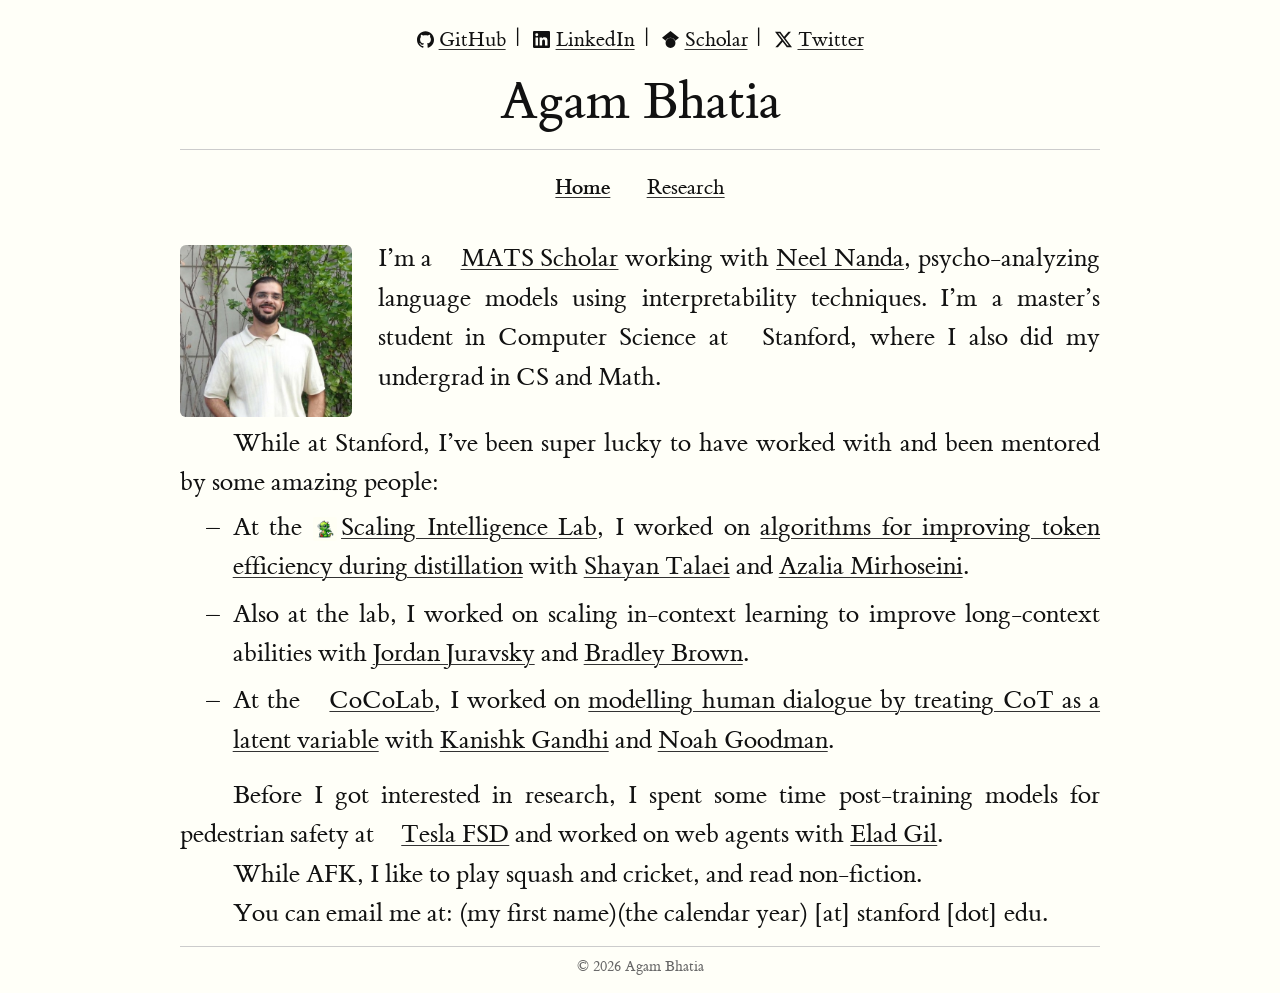
==== index.html @ 09e51760 "Personal site — Tufte/ET Book design, served at agammsbhatia.com Co-Authored-By: Claude Fable 5 <nor" ====
<!DOCTYPE html>
<html lang="en">
<head>
  <meta charset="UTF-8">
  <meta name="viewport" content="width=device-width, initial-scale=1.0">
  <title>Agam Bhatia</title>
  <meta name="description" content="Agam Bhatia — MATS scholar with Neel Nanda; Stanford CS & Math '26. Interpretability, in-context learning, and how models generalize.">
  <meta property="og:title" content="Agam Bhatia">
  <meta property="og:description" content="MATS scholar with Neel Nanda; Stanford CS & Math '26. Studying how finetuning installs behavior as a single direction in activation space.">
  <meta property="og:type" content="website">
  <meta property="og:url" content="https://agu18dec.github.io/">
  <meta name="twitter:card" content="summary">
  <meta name="twitter:creator" content="@chewing_a_gum">

  <link rel="stylesheet" href="assets/css/moss.css?v=17">
  <link rel="icon" href="assets/img/favicon.ico">
</head>
<body>

  <div class="top-links">
    <a href="https://github.com/agu18dec" target="_blank" rel="noopener" class="b-github"><svg width="15" height="15" viewBox="0 0 24 24" aria-hidden="true"><path d="M12 .297c-6.63 0-12 5.373-12 12 0 5.303 3.438 9.8 8.205 11.385.6.113.82-.258.82-.577 0-.285-.01-1.04-.015-2.04-3.338.724-4.042-1.61-4.042-1.61C4.422 18.07 3.633 17.7 3.633 17.7c-1.087-.744.084-.729.084-.729 1.205.084 1.838 1.236 1.838 1.236 1.07 1.835 2.809 1.305 3.495.998.108-.776.417-1.305.76-1.605-2.665-.3-5.466-1.332-5.466-5.93 0-1.31.465-2.38 1.235-3.22-.135-.303-.54-1.523.105-3.176 0 0 1.005-.322 3.3 1.23.96-.267 1.98-.399 3-.405 1.02.006 2.04.138 3 .405 2.28-1.552 3.285-1.23 3.285-1.23.645 1.653.24 2.873.12 3.176.765.84 1.23 1.91 1.23 3.22 0 4.61-2.805 5.625-5.475 5.92.42.36.81 1.096.81 2.22 0 1.606-.015 2.896-.015 3.286 0 .315.21.69.825.57C20.565 22.092 24 17.592 24 12.297c0-6.627-5.373-12-12-12"/></svg>GitHub</a><span class="sep">|</span>
    <a href="https://www.linkedin.com/in/agam-mohan-singh-bhatia-8447911a4" target="_blank" rel="noopener" class="b-linkedin"><svg width="15" height="15" viewBox="0 0 24 24" aria-hidden="true"><path d="M20.447 20.452h-3.554v-5.569c0-1.328-.027-3.037-1.852-3.037-1.853 0-2.136 1.445-2.136 2.939v5.667H9.351V9h3.414v1.561h.046c.477-.9 1.637-1.85 3.37-1.85 3.601 0 4.267 2.37 4.267 5.455v6.286zM5.337 7.433a2.062 2.062 0 01-2.063-2.065 2.064 2.064 0 112.063 2.065zm1.782 13.019H3.555V9h3.564v11.452zM22.225 0H1.771C.792 0 0 .774 0 1.729v20.542C0 23.227.792 24 1.771 24h20.454C23.2 24 24 23.227 24 22.271V1.729C24 .774 23.2 0 22.225 0z"/></svg>LinkedIn</a><span class="sep">|</span>
    <a href="https://scholar.google.com/citations?user=s1wB0lAAAAAJ" target="_blank" rel="noopener" class="b-scholar"><svg width="15" height="15" viewBox="0 0 24 24" aria-hidden="true"><path d="M5.242 13.769L0 9.5 12 0l12 9.5-5.242 4.269C17.548 11.249 14.978 9.5 12 9.5c-2.977 0-5.548 1.748-6.758 4.269zM12 10a7 7 0 100 14 7 7 0 000-14z"/></svg>Scholar</a><span class="sep">|</span>
    <a href="https://x.com/chewing_a_gum" target="_blank" rel="noopener" class="b-x"><svg width="15" height="15" viewBox="0 0 24 24" aria-hidden="true"><path d="M18.901 1.153h3.68l-8.04 9.19L24 22.846h-7.406l-5.8-7.584-6.638 7.584H.474l8.6-9.83L0 1.154h7.594l5.243 6.932ZM17.61 20.644h2.039L6.486 3.24H4.298Z"/></svg>Twitter</a>
  </div>

  <h1 class="site-title">Agam Bhatia</h1>
  <hr class="title-rule">

  <nav class="site-nav" aria-label="Primary">
    <a href="index.html" class="active">Home</a>
    <a href="research.html">Research</a>
  </nav>

  <main class="content">
    <div class="bio">
      <img class="bio-photo" src="assets/img/agam.jpg?v=5" alt="Agam Bhatia">
      <p>I&rsquo;m a <a class="org" href="https://www.matsprogram.org/" target="_blank" rel="noopener"><img class="org-logo" src="https://www.google.com/s2/favicons?domain=matsprogram.org&amp;sz=64" alt="">MATS Scholar<span class="org-card"><img src="https://www.google.com/s2/favicons?domain=matsprogram.org&amp;sz=64" alt=""><span><b>MATS Program</b><i>ML Alignment Theory Scholars</i></span></span></a> working with <a href="https://www.neelnanda.io/" target="_blank" rel="noopener">Neel Nanda</a>, psycho-analyzing language models using interpretability techniques. I&rsquo;m a master&rsquo;s student in Computer Science at <img class="org-logo" src="https://www.google.com/s2/favicons?domain=stanford.edu&amp;sz=64" alt="">Stanford, where I also did my undergrad in CS and Math.</p>
      <p>While at Stanford, I&rsquo;ve been super lucky to have worked with and been mentored by some amazing people:</p>
      <ul>
        <li>At the <a class="org" href="https://scalingintelligence.stanford.edu/" target="_blank" rel="noopener"><img class="org-logo org-logo-lg" src="assets/img/sil-dragon.png" alt="">Scaling Intelligence Lab<span class="org-card"><img src="assets/img/sil-dragon.png" alt=""><span><b>Scaling Intelligence Lab</b><i>Stanford</i></span></span></a>, I worked on <a href="https://openreview.net/pdf?id=HczpgMR6S3" target="_blank" rel="noopener">algorithms for improving token efficiency during distillation</a> with <a href="https://shayantalaei.com/" target="_blank" rel="noopener">Shayan Talaei</a> and <a href="https://www.azaliamirhoseini.com/" target="_blank" rel="noopener">Azalia Mirhoseini</a>.</li>
        <li>Also at the lab, I worked on scaling in-context learning to improve long-context abilities with <a href="https://www.jordanjuravsky.com/" target="_blank" rel="noopener">Jordan Juravsky</a> and <a href="https://www.bradbrown.ca/" target="_blank" rel="noopener">Bradley Brown</a>.</li>
        <li>At the <a class="org" href="https://cocolab.stanford.edu/" target="_blank" rel="noopener"><img class="org-logo" src="https://www.google.com/s2/favicons?domain=cocolab.stanford.edu&amp;sz=64" alt="">CoCoLab<span class="org-card"><img src="https://www.google.com/s2/favicons?domain=cocolab.stanford.edu&amp;sz=64" alt=""><span><b>CoCoLab</b><i>Computation &amp; Cognition Lab, Stanford</i></span></span></a>, I worked on <a href="https://arxiv.org/abs/2601.04436" target="_blank" rel="noopener">modelling human dialogue by treating CoT as a latent variable</a> with <a href="https://kanishkgandhi.com/" target="_blank" rel="noopener">Kanishk Gandhi</a> and <a href="https://cocolab.stanford.edu/ndg" target="_blank" rel="noopener">Noah Goodman</a>.</li>
      </ul>
      <p>Before I got interested in research, I spent some time post-training models for pedestrian safety at <a class="org" href="https://www.tesla.com/AI" target="_blank" rel="noopener"><img class="org-logo" src="https://www.google.com/s2/favicons?domain=tesla.com&amp;sz=64" alt="">Tesla FSD<span class="org-card"><img src="https://www.google.com/s2/favicons?domain=tesla.com&amp;sz=64" alt=""><span><b>Tesla FSD</b><i>Post-training for pedestrian safety</i></span></span></a> and worked on web agents with <a href="https://eladgil.com/" target="_blank" rel="noopener">Elad Gil</a>.</p>
      <p>While AFK, I like to play squash and cricket, and read non-fiction.</p>
      <p>You can email me at: (my first name)(the calendar year)&nbsp;[at]&nbsp;stanford&nbsp;[dot]&nbsp;edu.</p>
    </div>
  </main>

  <footer class="page-foot">&copy; 2026 Agam Bhatia</footer>

</body>
</html>
---- assets/css/moss.css ----
/* Agam Bhatia — personal site, in the manner of robert-moss.com:
   Tufte/LaTeX chassis. ET Book on #fffff8, one centered column,
   justified prose with LaTeX paragraph indents, hairline rules.
   Light only — no theme machinery, no ambient canvas. */

@font-face {
  font-family: 'et-book';
  src: url('../fonts/et-book/et-book-roman.woff') format('woff');
  font-weight: normal; font-style: normal; font-display: swap;
}
@font-face {
  font-family: 'et-book';
  src: url('../fonts/et-book/et-book-italic.woff') format('woff');
  font-weight: normal; font-style: italic; font-display: swap;
}
@font-face {
  font-family: 'et-book';
  src: url('../fonts/et-book/et-book-bold.woff') format('woff');
  font-weight: bold; font-style: normal; font-display: swap;
}

* { margin: 0; padding: 0; box-sizing: border-box; }

html { font-size: 17px; }
body {
  font-family: et-book, Palatino, 'Palatino Linotype', 'Book Antiqua', Georgia, serif;
  background-color: #fffff8;
  color: #111;
  line-height: 1.45;
}
::selection { background: #b4d5fe; }

a { color: inherit; text-decoration: underline; text-decoration-color: #333; text-decoration-thickness: 1px; text-underline-offset: 2.5px; }
a:hover { text-decoration-thickness: 1.5px; }
a:focus-visible { outline: 1.5px solid #111; outline-offset: 2px; }

/* ── Masthead: links row, centered name, rule, nav ─────────────────── */
.top-links { text-align: center; margin: 25px 0 20px; font-size: 1.22rem; }
.top-links .sep { margin: 0 .35rem; color: #111; }
.top-links a { white-space: nowrap; transition: color .15s ease; }
.top-links a svg { width: 17px; height: 17px; vertical-align: -2px; margin-right: .3rem; fill: currentColor; transition: fill .15s ease; }
.top-links a:hover { color: var(--brand, #111); text-decoration-color: var(--brand, #333); }
.b-github { --brand: #24292e; }
.b-scholar { --brand: #4285f4; }
.b-linkedin { --brand: #0a66c2; }
.b-x { --brand: #000; }

h1.site-title {
  text-align: center; font-weight: 400; font-size: 3.2rem; line-height: 1;
  margin: 20px auto;
}
hr.title-rule, hr.section-rule {
  border: none; border-top: 1px solid #ccc;
  width: min(920px, 93%); margin: 0 auto;
}

nav.site-nav { text-align: center; margin: 22px 0 34px; }
nav.site-nav a { display: inline-block; margin: 0 .95rem; font-size: 1.28rem; }
nav.site-nav a.active { font-weight: bold; }

/* ── Content column ────────────────────────────────────────────────── */
.content {
  width: min(920px, 93%);
  margin: 0 auto;
  padding-bottom: .4rem;
}

/* LaTeX-style prose: justified, indent instead of paragraph gaps */
.bio p {
  font-size: 1.55rem; line-height: 1.5;
  text-align: justify; hyphens: auto; -webkit-hyphens: auto;
}
.bio p + p, .bio ul + p { text-indent: 2em; }
.bio p + p { clear: left; }
.bio ul { margin: .3rem 0 .9rem 2em; font-size: 1.55rem; line-height: 1.5; clear: left; }
.bio ul li { margin-bottom: .45rem; text-align: justify; hyphens: auto; -webkit-hyphens: auto; }
.bio ul li::marker { content: '\2013\2002'; }

.bio-photo { float: left; width: 172px; margin: .35rem 1.5rem .4rem 0; border-radius: 6px; }
@media (max-width: 620px) { .bio-photo { float: none; display: block; width: 72%; margin: 0 auto 1rem; } }

/* inline org marks and their hover identity cards */
.org { position: relative; }
.org-logo { width: 17px; height: 17px; border-radius: 3px; vertical-align: -2.5px; margin-right: .25rem; display: inline-block; }
.org-logo-lg { width: 24px; height: 24px; vertical-align: -6px; }
.org-card {
  position: absolute; left: 50%; bottom: calc(100% + 8px);
  transform: translateX(-50%) translateY(4px);
  display: flex; align-items: center; gap: .55rem; padding: .5rem .8rem;
  background: #fffff8; border: 1px solid #ccc; border-radius: 4px;
  box-shadow: 0 2px 10px rgba(17, 17, 17, .08);
  white-space: nowrap; text-indent: 0; text-align: left;
  opacity: 0; pointer-events: none; z-index: 30;
  transition: opacity .15s ease, transform .15s ease;
}
.org:hover .org-card, .org:focus-visible .org-card { opacity: 1; transform: translateX(-50%) translateY(0); }
.org-card img { width: 21px; height: 21px; border-radius: 4px; display: block; }
.org-card b { display: block; font-size: .95rem; line-height: 1.25; }
.org-card i { display: block; font-size: .8rem; color: #666; }
@media (hover: none) { .org-card { display: none; } }

/* ── Section heads (research page) ─────────────────────────────────── */
h2.section-head {
  font-weight: 400; font-size: 2.05rem; line-height: 1;
  margin: 3rem 0 .35rem;
}
h2.section-head + hr.section-rule { width: 100%; margin: 0 0 1.6rem; }

h3.year-head { font-weight: bold; font-size: 1.4rem; margin: 1.5rem 0 .75rem; }
ul.pubs + h3.year-head { margin-top: 2rem; }

/* publication / post entries, LaTeX-list style */
ul.pubs { list-style: none; }
ul.pubs li { margin-bottom: 1.35rem; }
.pub-title { font-size: 1.45rem; font-weight: bold; }
.pub-authors { font-size: 1.22rem; margin-top: .1rem; }
.pub-authors .me { font-weight: bold; }
.pub-authors em { font-style: normal; color: #666; }
.pub-venue { font-size: 1.16rem; font-style: italic; color: #444; margin-top: .05rem; }
.star { margin-right: .3rem; }
.pub-legend { font-size: 1.05rem; font-style: italic; color: #666; margin: 1.4rem 0 .4rem; }
.pub-more { font-size: 1.06rem; }

/* ── Footer ────────────────────────────────────────────────────────── */
.page-foot {
  width: min(920px, 93%); margin: .3rem auto 0; padding: .55rem 0 .9rem;
  border-top: 1px solid #ccc;
  text-align: center; font-size: .9rem; color: #666;
}

@media (max-width: 500px) {
  h1.site-title { font-size: 2.3rem; }
  nav.site-nav a { font-size: 1.05rem; margin: 0 .55rem; }
  .top-links { font-size: .9rem; }
  .bio p, .bio ul { font-size: 1.2rem; }
}
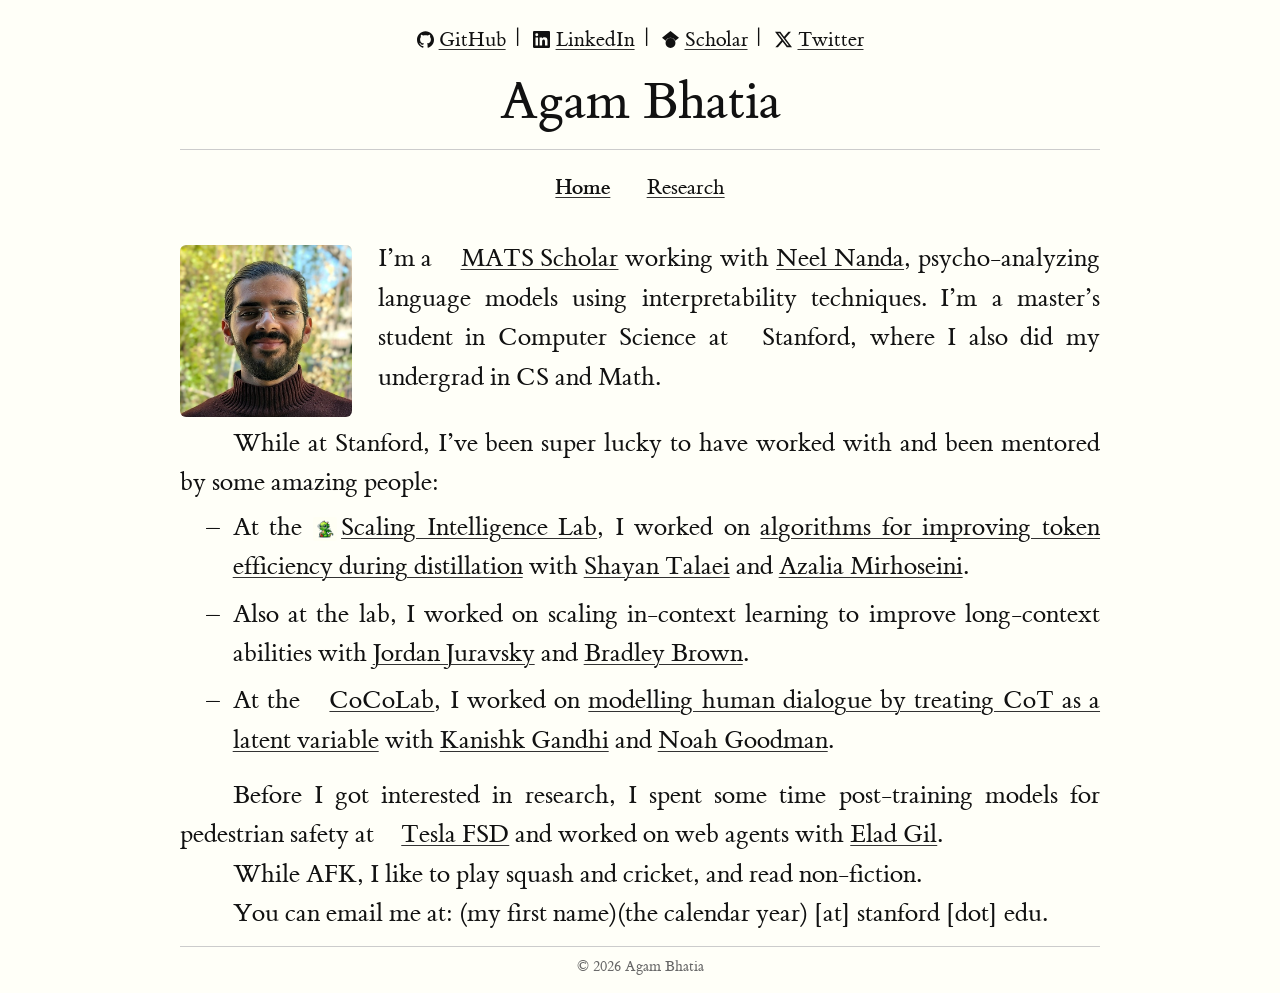
==== commit ac722025: "Use AA228 portrait as profile photo Co-Authored-By: Claude Opus 5.5 <noreply@anthropic.com>" ====
--- a/index.html
+++ b/index.html
@@ -34,7 +34,7 @@
 
   <main class="content">
     <div class="bio">
-      <img class="bio-photo" src="assets/img/agam.jpg?v=5" alt="Agam Bhatia">
+      <img class="bio-photo" src="assets/img/agam.jpg?v=6" alt="Agam Bhatia">
       <p>I&rsquo;m a <a class="org" href="https://www.matsprogram.org/" target="_blank" rel="noopener"><img class="org-logo" src="https://www.google.com/s2/favicons?domain=matsprogram.org&amp;sz=64" alt="">MATS Scholar<span class="org-card"><img src="https://www.google.com/s2/favicons?domain=matsprogram.org&amp;sz=64" alt=""><span><b>MATS Program</b><i>ML Alignment Theory Scholars</i></span></span></a> working with <a href="https://www.neelnanda.io/" target="_blank" rel="noopener">Neel Nanda</a>, psycho-analyzing language models using interpretability techniques. I&rsquo;m a master&rsquo;s student in Computer Science at <img class="org-logo" src="https://www.google.com/s2/favicons?domain=stanford.edu&amp;sz=64" alt="">Stanford, where I also did my undergrad in CS and Math.</p>
       <p>While at Stanford, I&rsquo;ve been super lucky to have worked with and been mentored by some amazing people:</p>
       <ul>
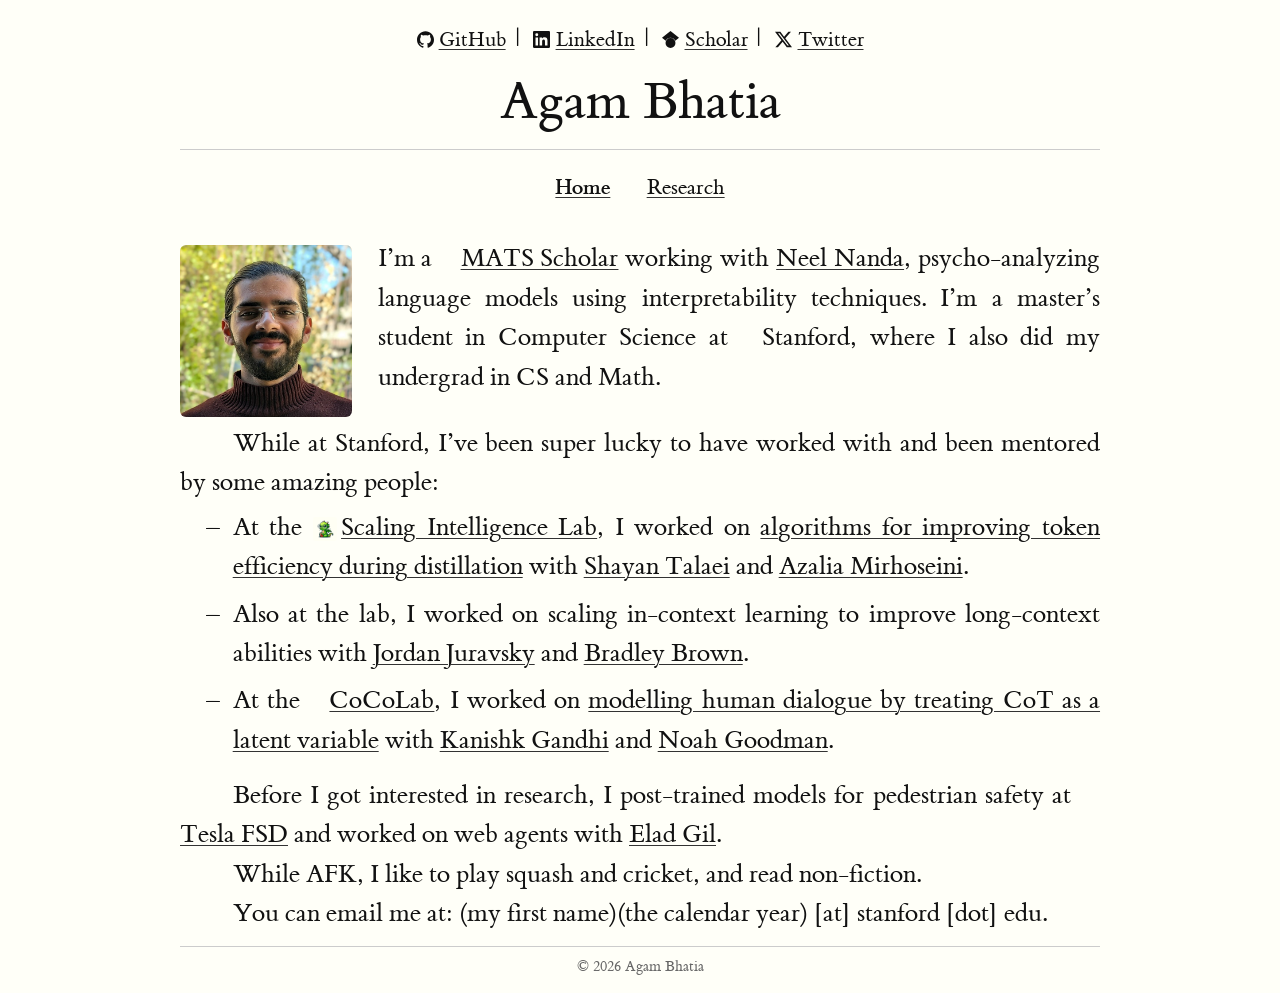
==== commit d1a6cf15: "Bio: tighten Tesla line Co-Authored-By: Claude Opus 5.5 <noreply@anthropic.com>" ====
--- a/index.html
+++ b/index.html
@@ -42,7 +42,7 @@
         <li>Also at the lab, I worked on scaling in-context learning to improve long-context abilities with <a href="https://www.jordanjuravsky.com/" target="_blank" rel="noopener">Jordan Juravsky</a> and <a href="https://www.bradbrown.ca/" target="_blank" rel="noopener">Bradley Brown</a>.</li>
         <li>At the <a class="org" href="https://cocolab.stanford.edu/" target="_blank" rel="noopener"><img class="org-logo" src="https://www.google.com/s2/favicons?domain=cocolab.stanford.edu&amp;sz=64" alt="">CoCoLab<span class="org-card"><img src="https://www.google.com/s2/favicons?domain=cocolab.stanford.edu&amp;sz=64" alt=""><span><b>CoCoLab</b><i>Computation &amp; Cognition Lab, Stanford</i></span></span></a>, I worked on <a href="https://arxiv.org/abs/2601.04436" target="_blank" rel="noopener">modelling human dialogue by treating CoT as a latent variable</a> with <a href="https://kanishkgandhi.com/" target="_blank" rel="noopener">Kanishk Gandhi</a> and <a href="https://cocolab.stanford.edu/ndg" target="_blank" rel="noopener">Noah Goodman</a>.</li>
       </ul>
-      <p>Before I got interested in research, I spent some time post-training models for pedestrian safety at <a class="org" href="https://www.tesla.com/AI" target="_blank" rel="noopener"><img class="org-logo" src="https://www.google.com/s2/favicons?domain=tesla.com&amp;sz=64" alt="">Tesla FSD<span class="org-card"><img src="https://www.google.com/s2/favicons?domain=tesla.com&amp;sz=64" alt=""><span><b>Tesla FSD</b><i>Post-training for pedestrian safety</i></span></span></a> and worked on web agents with <a href="https://eladgil.com/" target="_blank" rel="noopener">Elad Gil</a>.</p>
+      <p>Before I got interested in research, I post-trained models for pedestrian safety at <a class="org" href="https://www.tesla.com/AI" target="_blank" rel="noopener"><img class="org-logo" src="https://www.google.com/s2/favicons?domain=tesla.com&amp;sz=64" alt="">Tesla FSD<span class="org-card"><img src="https://www.google.com/s2/favicons?domain=tesla.com&amp;sz=64" alt=""><span><b>Tesla FSD</b><i>Post-training for pedestrian safety</i></span></span></a> and worked on web agents with <a href="https://eladgil.com/" target="_blank" rel="noopener">Elad Gil</a>.</p>
       <p>While AFK, I like to play squash and cricket, and read non-fiction.</p>
       <p>You can email me at: (my first name)(the calendar year)&nbsp;[at]&nbsp;stanford&nbsp;[dot]&nbsp;edu.</p>
     </div>
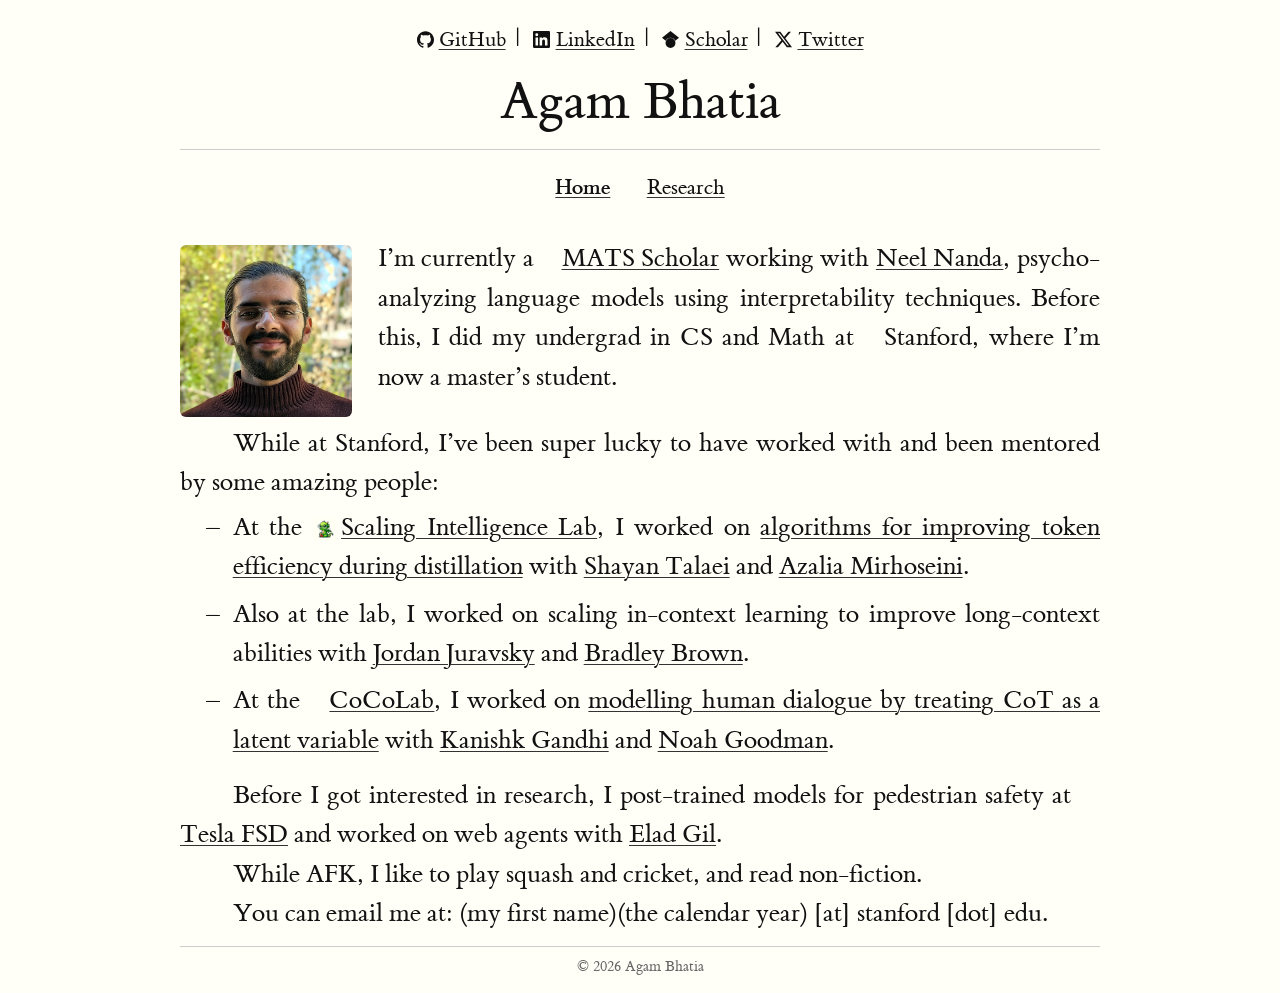
==== commit 856f5abb: "Bio: vary intro sentences Co-Authored-By: Claude Opus 5.5 <noreply@anthropic.com>" ====
--- a/index.html
+++ b/index.html
@@ -35,7 +35,7 @@
   <main class="content">
     <div class="bio">
       <img class="bio-photo" src="assets/img/agam.jpg?v=6" alt="Agam Bhatia">
-      <p>I&rsquo;m a <a class="org" href="https://www.matsprogram.org/" target="_blank" rel="noopener"><img class="org-logo" src="https://www.google.com/s2/favicons?domain=matsprogram.org&amp;sz=64" alt="">MATS Scholar<span class="org-card"><img src="https://www.google.com/s2/favicons?domain=matsprogram.org&amp;sz=64" alt=""><span><b>MATS Program</b><i>ML Alignment Theory Scholars</i></span></span></a> working with <a href="https://www.neelnanda.io/" target="_blank" rel="noopener">Neel Nanda</a>, psycho-analyzing language models using interpretability techniques. I&rsquo;m a master&rsquo;s student in Computer Science at <img class="org-logo" src="https://www.google.com/s2/favicons?domain=stanford.edu&amp;sz=64" alt="">Stanford, where I also did my undergrad in CS and Math.</p>
+      <p>I&rsquo;m currently a <a class="org" href="https://www.matsprogram.org/" target="_blank" rel="noopener"><img class="org-logo" src="https://www.google.com/s2/favicons?domain=matsprogram.org&amp;sz=64" alt="">MATS Scholar<span class="org-card"><img src="https://www.google.com/s2/favicons?domain=matsprogram.org&amp;sz=64" alt=""><span><b>MATS Program</b><i>ML Alignment Theory Scholars</i></span></span></a> working with <a href="https://www.neelnanda.io/" target="_blank" rel="noopener">Neel Nanda</a>, psycho-analyzing language models using interpretability techniques. Before this, I did my undergrad in CS and Math at <img class="org-logo" src="https://www.google.com/s2/favicons?domain=stanford.edu&amp;sz=64" alt="">Stanford, where I&rsquo;m now a master&rsquo;s student.</p>
       <p>While at Stanford, I&rsquo;ve been super lucky to have worked with and been mentored by some amazing people:</p>
       <ul>
         <li>At the <a class="org" href="https://scalingintelligence.stanford.edu/" target="_blank" rel="noopener"><img class="org-logo org-logo-lg" src="assets/img/sil-dragon.png" alt="">Scaling Intelligence Lab<span class="org-card"><img src="assets/img/sil-dragon.png" alt=""><span><b>Scaling Intelligence Lab</b><i>Stanford</i></span></span></a>, I worked on <a href="https://openreview.net/pdf?id=HczpgMR6S3" target="_blank" rel="noopener">algorithms for improving token efficiency during distillation</a> with <a href="https://shayantalaei.com/" target="_blank" rel="noopener">Shayan Talaei</a> and <a href="https://www.azaliamirhoseini.com/" target="_blank" rel="noopener">Azalia Mirhoseini</a>.</li>
